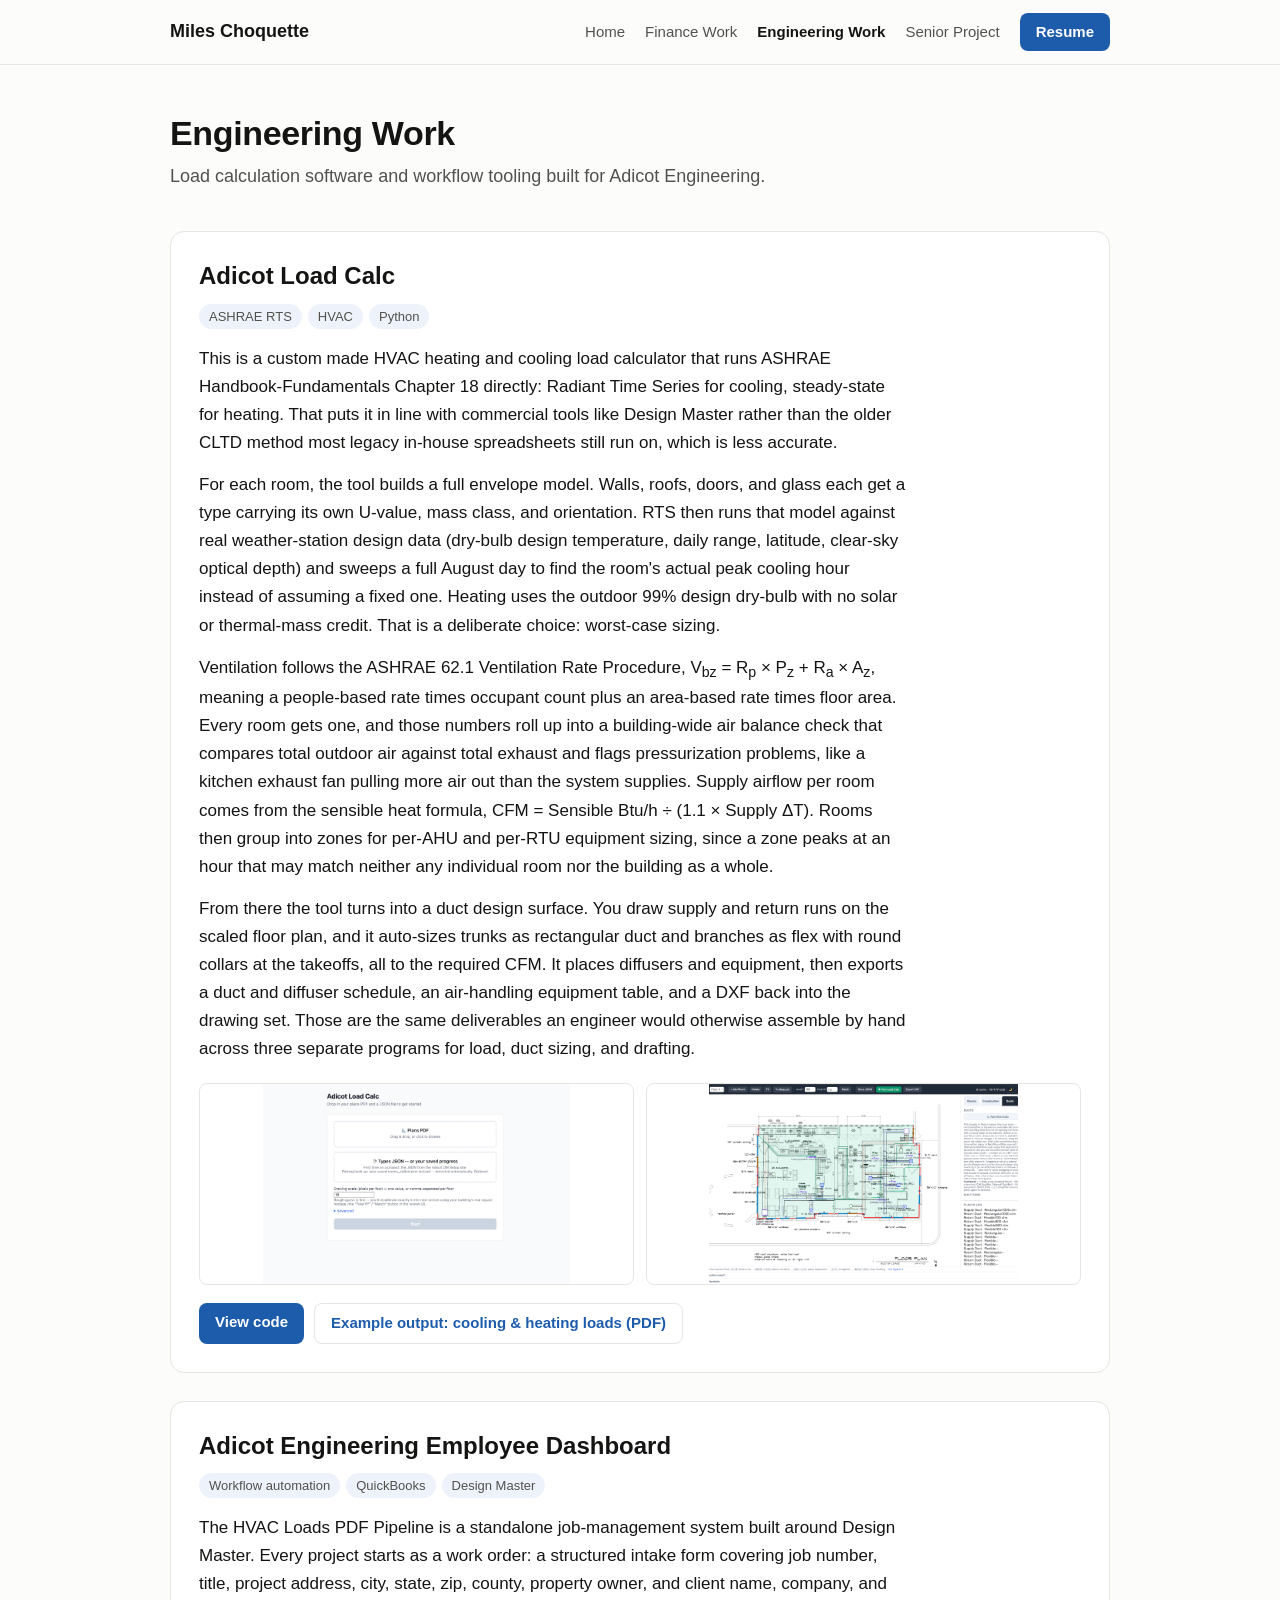
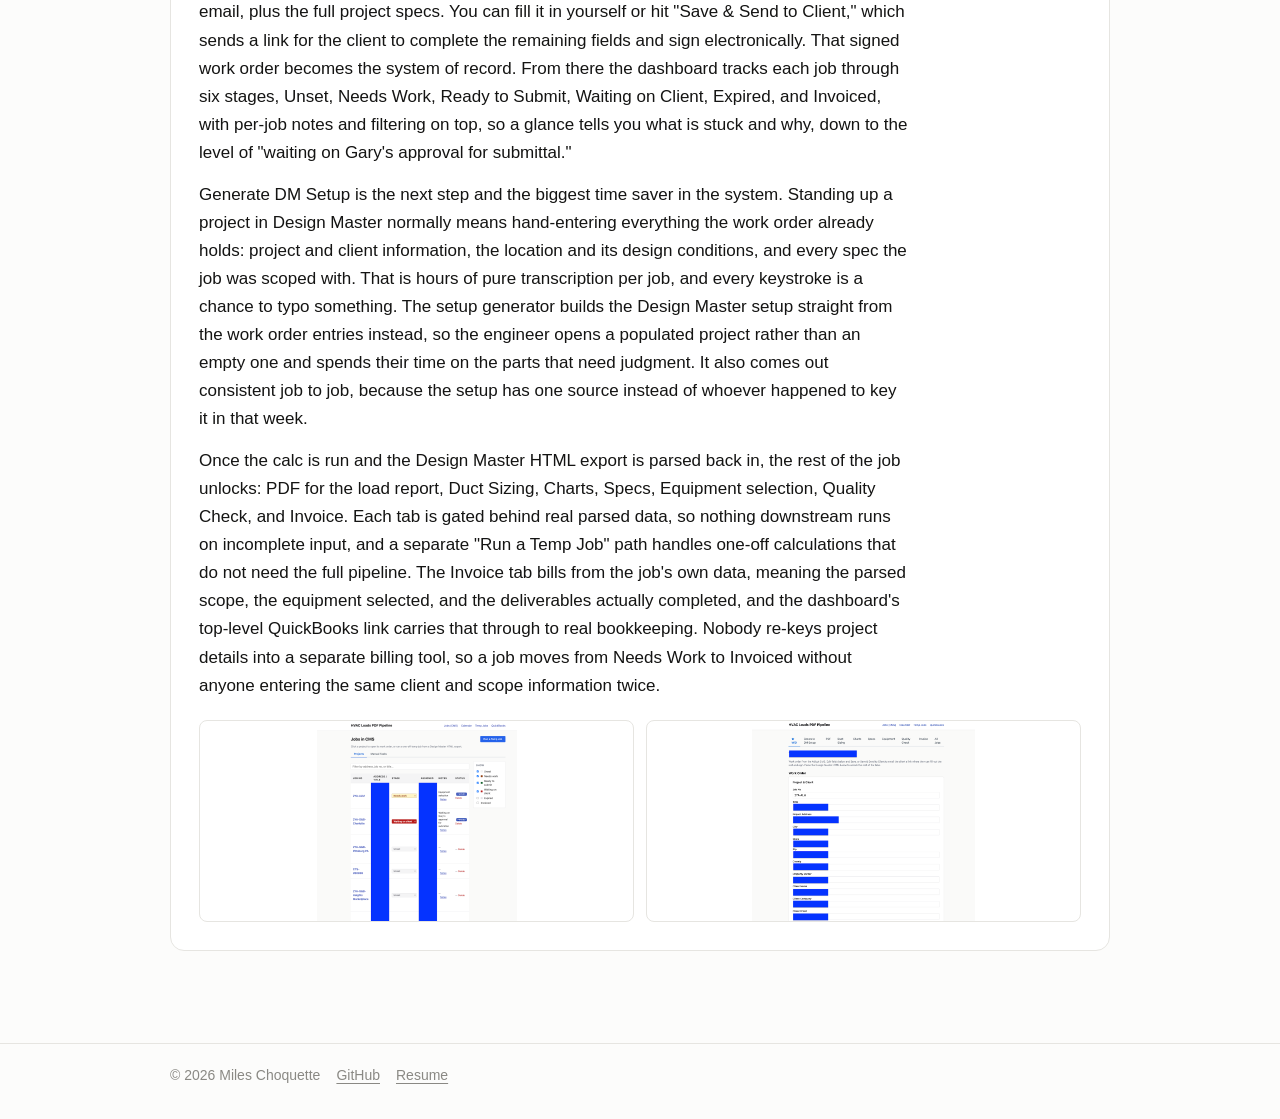
==== engineering.html @ 68f35447 "Personal site: home, finance, engineering, and senior project pages Co-Authored-By: Claude Opus 5.5 " ====
<!doctype html>
<html lang="en">
<head>
  <meta charset="utf-8">
  <meta name="viewport" content="width=device-width, initial-scale=1">
  <title>Engineering Work | Miles Choquette</title>
  <meta name="description" content="Engineering projects by Miles Choquette: ASHRAE RTS load calculation software and an HVAC job-management dashboard.">
  <link rel="stylesheet" href="style.css">
</head>
<body>
<header>
  <div class="wrap">
    <a class="brand" href="index.html">Miles Choquette</a>
    <nav>
      <a href="index.html">Home</a>
      <a href="finance.html">Finance Work</a>
      <a href="engineering.html" aria-current="page">Engineering Work</a>
      <a href="senior-project.html">Senior Project</a>
      <a class="btn" href="https://drive.google.com/file/d/146LsWLVDyXKTQqNLFplRzVCijI4Rd71R/view" target="_blank" rel="noopener">Resume</a>
    </nav>
  </div>
</header>
<main>
  <div class="wrap">
  <h1>Engineering Work</h1>
  <p class="lede">Load calculation software and workflow tooling built for Adicot Engineering.</p>
  <article class="project">
    <h2>Adicot Load Calc</h2>
    <ul class="tags"><li>ASHRAE RTS</li><li>HVAC</li><li>Python</li></ul>
    <p>This is a custom made HVAC heating and cooling load calculator that runs ASHRAE Handbook-Fundamentals Chapter 18 directly: Radiant Time Series for cooling, steady-state for heating. That puts it in line with commercial tools like Design Master rather than the older CLTD method most legacy in-house spreadsheets still run on, which is less accurate.</p>
    <p>For each room, the tool builds a full envelope model. Walls, roofs, doors, and glass each get a type carrying its own U-value, mass class, and orientation. RTS then runs that model against real weather-station design data (dry-bulb design temperature, daily range, latitude, clear-sky optical depth) and sweeps a full August day to find the room's actual peak cooling hour instead of assuming a fixed one. Heating uses the outdoor 99% design dry-bulb with no solar or thermal-mass credit. That is a deliberate choice: worst-case sizing.</p>
    <p>Ventilation follows the ASHRAE 62.1 Ventilation Rate Procedure, V<sub>bz</sub> = R<sub>p</sub> &times; P<sub>z</sub> + R<sub>a</sub> &times; A<sub>z</sub>, meaning a people-based rate times occupant count plus an area-based rate times floor area. Every room gets one, and those numbers roll up into a building-wide air balance check that compares total outdoor air against total exhaust and flags pressurization problems, like a kitchen exhaust fan pulling more air out than the system supplies. Supply airflow per room comes from the sensible heat formula, CFM = Sensible Btu/h &divide; (1.1 &times; Supply &Delta;T). Rooms then group into zones for per-AHU and per-RTU equipment sizing, since a zone peaks at an hour that may match neither any individual room nor the building as a whole.</p>
    <p>From there the tool turns into a duct design surface. You draw supply and return runs on the scaled floor plan, and it auto-sizes trunks as rectangular duct and branches as flex with round collars at the takeoffs, all to the required CFM. It places diffusers and equipment, then exports a duct and diffuser schedule, an air-handling equipment table, and a DXF back into the drawing set. Those are the same deliverables an engineer would otherwise assemble by hand across three separate programs for load, duct sizing, and drafting.</p>
    <div class="gallery">
      <a href="assets/img/engineering-work-1.png" target="_blank"><img src="assets/img/engineering-work-1.png" alt="Adicot Load Calc start screen with plans PDF and types JSON drop zones" loading="lazy"></a>
      <a href="assets/img/engineering-work-2.png" target="_blank"><img src="assets/img/engineering-work-2.png" alt="Duct design surface drawn over a scaled floor plan" loading="lazy"></a>
    </div>
    <div class="links"><a class="btn" href="https://github.com/mileschoquette/hvac-load-calc" target="_blank" rel="noopener">View code</a><a class="btn ghost" href="https://drive.google.com/file/d/1VFeD6eDWkNVl-1t7YhZSSoFzVdA-9-0_/view" target="_blank" rel="noopener">Example output: cooling &amp; heating loads (PDF)</a></div>
  </article>
  <article class="project">
    <h2>Adicot Engineering Employee Dashboard</h2>
    <ul class="tags"><li>Workflow automation</li><li>QuickBooks</li><li>Design Master</li></ul>
    <p>The HVAC Loads PDF Pipeline is a standalone job-management system built around Design Master. Every project starts as a work order: a structured intake form covering job number, title, project address, city, state, zip, county, property owner, and client name, company, and email, plus the full project specs. You can fill it in yourself or hit "Save &amp; Send to Client," which sends a link for the client to complete the remaining fields and sign electronically. That signed work order becomes the system of record. From there the dashboard tracks each job through six stages, Unset, Needs Work, Ready to Submit, Waiting on Client, Expired, and Invoiced, with per-job notes and filtering on top, so a glance tells you what is stuck and why, down to the level of "waiting on Gary's approval for submittal."</p>
    <p>Generate DM Setup is the next step and the biggest time saver in the system. Standing up a project in Design Master normally means hand-entering everything the work order already holds: project and client information, the location and its design conditions, and every spec the job was scoped with. That is hours of pure transcription per job, and every keystroke is a chance to typo something. The setup generator builds the Design Master setup straight from the work order entries instead, so the engineer opens a populated project rather than an empty one and spends their time on the parts that need judgment. It also comes out consistent job to job, because the setup has one source instead of whoever happened to key it in that week.</p>
    <p>Once the calc is run and the Design Master HTML export is parsed back in, the rest of the job unlocks: PDF for the load report, Duct Sizing, Charts, Specs, Equipment selection, Quality Check, and Invoice. Each tab is gated behind real parsed data, so nothing downstream runs on incomplete input, and a separate "Run a Temp Job" path handles one-off calculations that do not need the full pipeline. The Invoice tab bills from the job's own data, meaning the parsed scope, the equipment selected, and the deliverables actually completed, and the dashboard's top-level QuickBooks link carries that through to real bookkeeping. Nobody re-keys project details into a separate billing tool, so a job moves from Needs Work to Invoiced without anyone entering the same client and scope information twice.</p>
    <div class="gallery">
      <a href="assets/img/engineering-work-3.png" target="_blank"><img src="assets/img/engineering-work-3.png" alt="Jobs dashboard listing projects by stage, with client details masked" loading="lazy"></a>
      <a href="assets/img/engineering-work-4.png" target="_blank"><img src="assets/img/engineering-work-4.png" alt="Work order intake form, with client details masked" loading="lazy"></a>
    </div>
  </article>
  </div>
</main>
<footer>
  <div class="wrap">
    <span>&copy; 2026 Miles Choquette</span>
    <a href="https://github.com/mileschoquette" target="_blank" rel="noopener">GitHub</a>
    <a href="https://drive.google.com/file/d/146LsWLVDyXKTQqNLFplRzVCijI4Rd71R/view" target="_blank" rel="noopener">Resume</a>
  </div>
</footer>
</body>
</html>
---- style.css ----
:root {
  --bg: #fcfcfb;
  --surface: #ffffff;
  --ink: #141413;
  --ink-2: #52514e;
  --ink-3: #8a8984;
  --line: #e6e5e1;
  --accent: #1c5cab;
  --accent-ink: #ffffff;
  --tag: #eef3fb;
}
@media (prefers-color-scheme: dark) {
  :root {
    --bg: #141413;
    --surface: #1d1d1b;
    --ink: #f4f3ee;
    --ink-2: #c3c2b7;
    --ink-3: #8a8984;
    --line: #33332f;
    --accent: #6da7ec;
    --accent-ink: #0d1b2e;
    --tag: #1d2a3b;
  }
}

* { box-sizing: border-box; }
html { -webkit-text-size-adjust: 100%; }
body {
  margin: 0;
  background: var(--bg);
  color: var(--ink);
  font: 17px/1.65 -apple-system, BlinkMacSystemFont, "Segoe UI", Roboto, "Helvetica Neue", Arial, sans-serif;
}
a { color: var(--accent); text-underline-offset: 3px; }
img { max-width: 100%; height: auto; display: block; }
.wrap { max-width: 980px; margin: 0 auto; padding: 0 20px; }

/* header */
header { border-bottom: 1px solid var(--line); background: var(--bg); position: sticky; top: 0; z-index: 10; }
header .wrap { display: flex; align-items: center; gap: 24px; min-height: 64px; flex-wrap: wrap; padding-top: 8px; padding-bottom: 8px; }
.brand { font-weight: 700; font-size: 18px; color: var(--ink); text-decoration: none; margin-right: auto; }
nav { display: flex; gap: 20px; flex-wrap: wrap; align-items: center; }
nav a { color: var(--ink-2); text-decoration: none; font-size: 15px; }
nav a:hover, nav a[aria-current="page"] { color: var(--ink); }
nav a[aria-current="page"] { font-weight: 600; }
.btn {
  display: inline-block; padding: 7px 16px; border-radius: 8px; font-size: 15px; font-weight: 600;
  background: var(--accent); color: var(--accent-ink) !important; text-decoration: none;
}
.btn.ghost { background: transparent; color: var(--accent) !important; border: 1px solid var(--line); }

/* page */
main { padding: 48px 0 64px; }
h1 { font-size: 34px; line-height: 1.2; margin: 0 0 8px; letter-spacing: -0.01em; }
h2 { font-size: 24px; line-height: 1.3; margin: 0 0 12px; }
h3 { font-size: 15px; text-transform: uppercase; letter-spacing: 0.06em; color: var(--ink-3); margin: 24px 0 8px; }
.lede { color: var(--ink-2); font-size: 18px; margin: 0 0 40px; }

/* home */
.hero { display: grid; gap: 8px; margin-bottom: 32px; }
.creds { display: flex; flex-wrap: wrap; gap: 8px; margin: 12px 0 0; padding: 0; list-style: none; }
.creds li { background: var(--tag); padding: 4px 12px; border-radius: 999px; font-size: 14px; color: var(--ink-2); }
.bio p { max-width: 70ch; }
.actions { display: flex; gap: 12px; flex-wrap: wrap; margin: 28px 0 48px; }
.grid { display: grid; grid-template-columns: repeat(auto-fit, minmax(260px, 1fr)); gap: 16px; }
.tile { background: var(--surface); border: 1px solid var(--line); border-radius: 12px; padding: 20px; text-decoration: none; color: var(--ink); }
.tile:hover { border-color: var(--accent); }
.tile strong { display: block; margin-bottom: 4px; }
.tile span { color: var(--ink-2); font-size: 15px; }

/* project cards */
.project { background: var(--surface); border: 1px solid var(--line); border-radius: 14px; padding: 28px; margin-bottom: 28px; }
.project p { margin: 0 0 14px; max-width: 75ch; }
.project ul { margin: 0 0 14px; padding-left: 20px; max-width: 75ch; }
.project li { margin-bottom: 4px; }
.project .tags, .tags { display: flex; flex-wrap: wrap; gap: 6px; margin: 0 0 16px; padding: 0; list-style: none; }
.tags li { background: var(--tag); color: var(--ink-2); font-size: 13px; padding: 2px 10px; border-radius: 999px; margin: 0; }
.links { display: flex; flex-wrap: wrap; gap: 10px; margin-top: 18px; }
.gallery { display: grid; grid-template-columns: repeat(auto-fit, minmax(240px, 1fr)); gap: 12px; margin-top: 20px; }
.gallery a { display: block; border: 1px solid var(--line); border-radius: 8px; overflow: hidden; background: #fff; }
.gallery img { width: 100%; height: 200px; object-fit: contain; }
.gallery.wide { grid-template-columns: 1fr; }
.gallery.wide img { height: auto; }
.section-label { margin: 48px 0 16px; }
.new { font-size: 12px; font-weight: 700; color: var(--accent); text-transform: uppercase; letter-spacing: 0.06em; margin-left: 8px; vertical-align: middle; }

footer { border-top: 1px solid var(--line); color: var(--ink-3); font-size: 14px; }
footer .wrap { padding-top: 20px; padding-bottom: 32px; display: flex; gap: 16px; flex-wrap: wrap; }
footer a { color: var(--ink-3); }

@media (max-width: 640px) {
  body { font-size: 16px; }
  h1 { font-size: 28px; }
  main { padding-top: 32px; }
  .project { padding: 20px; }
  header { position: static; }
  header .wrap { gap: 10px 18px; }
}
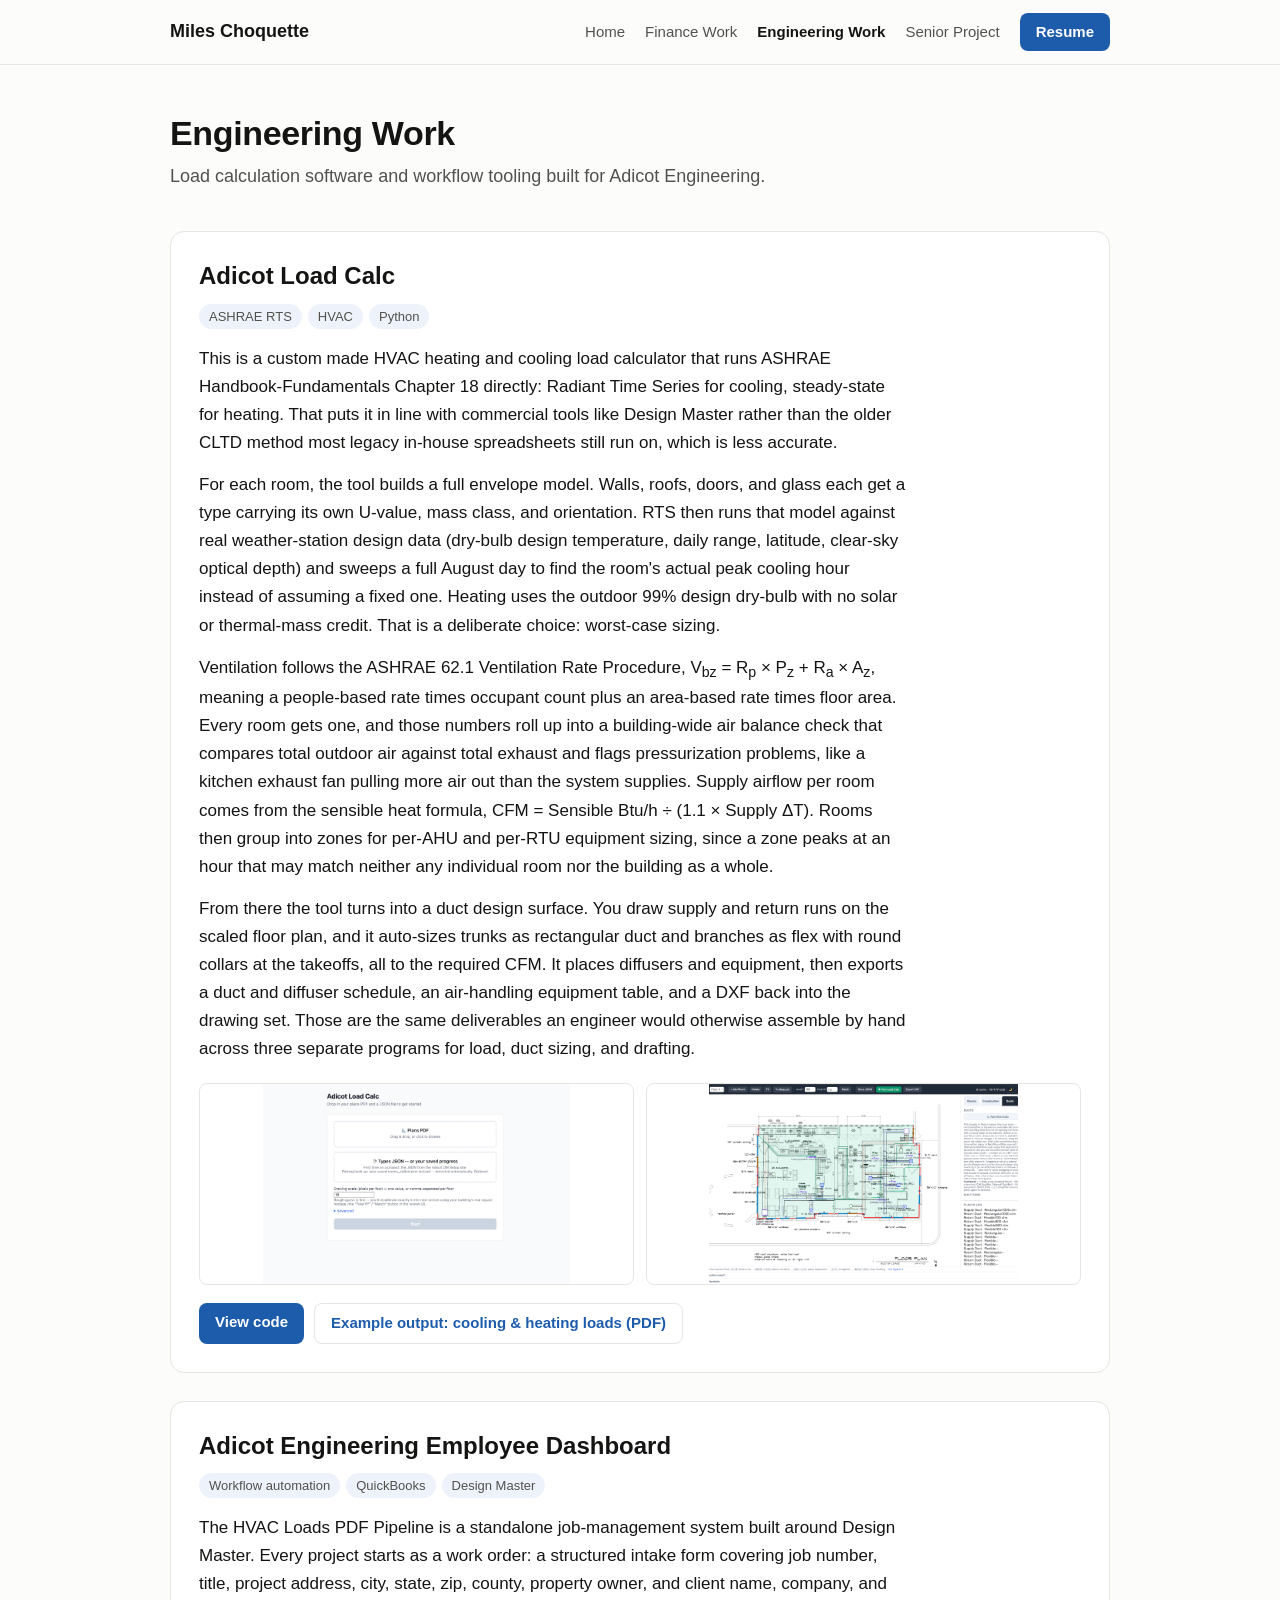
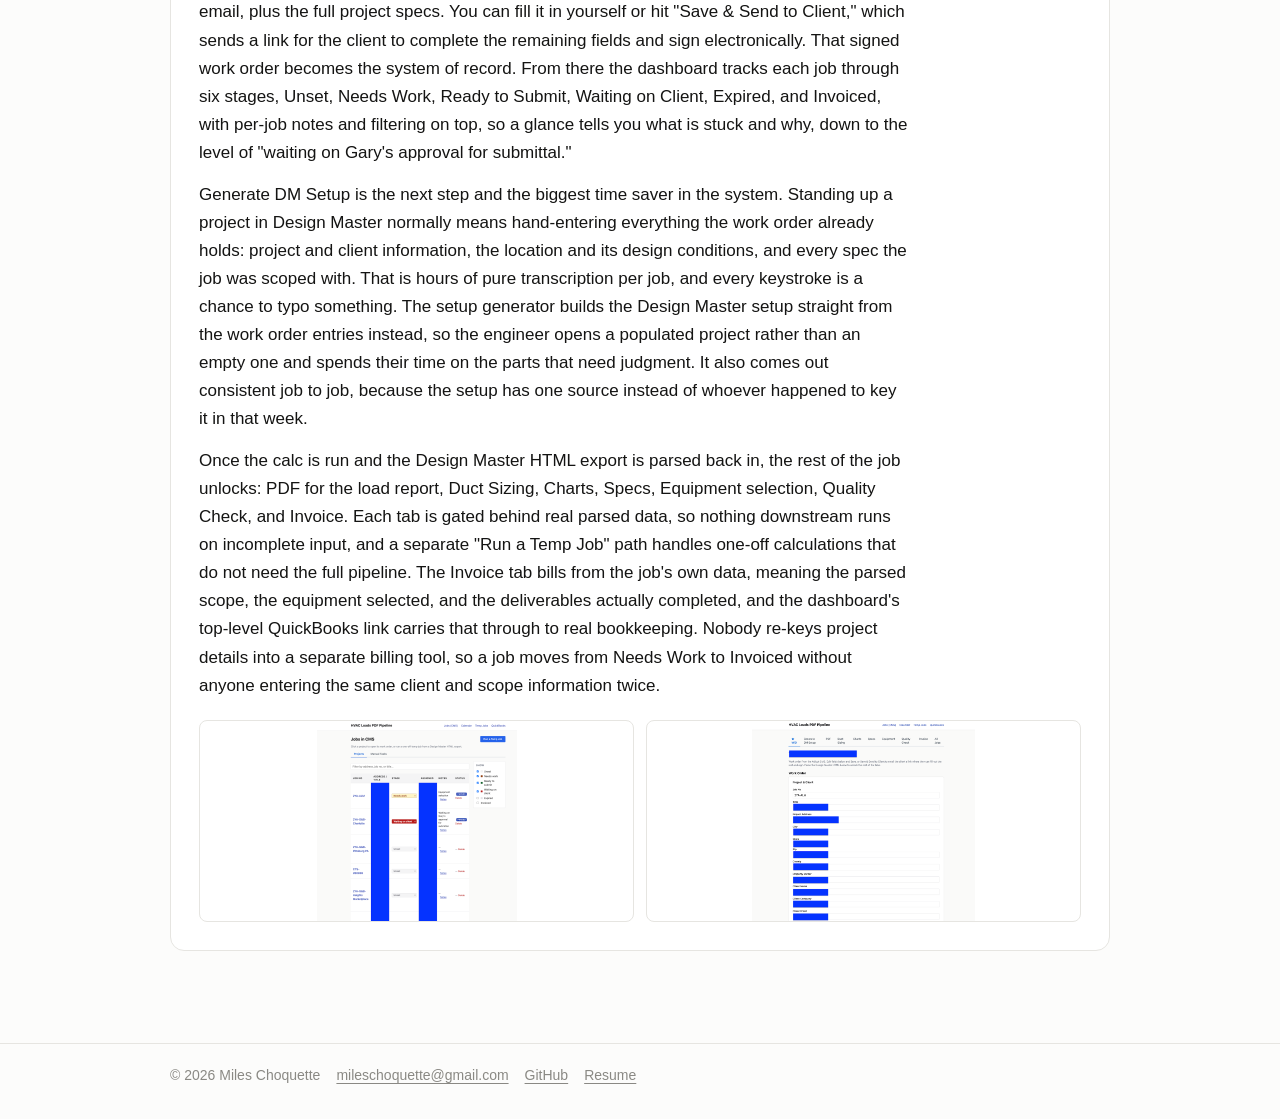
==== commit 4807824a: "Add email contact link Co-Authored-By: Claude Opus 5.5 <noreply@anthropic.com>" ====
--- a/engineering.html
+++ b/engineering.html
@@ -53,6 +53,7 @@
 <footer>
   <div class="wrap">
     <span>&copy; 2026 Miles Choquette</span>
+    <a href="mailto:mileschoquette@gmail.com">mileschoquette@gmail.com</a>
     <a href="https://github.com/mileschoquette" target="_blank" rel="noopener">GitHub</a>
     <a href="https://drive.google.com/file/d/146LsWLVDyXKTQqNLFplRzVCijI4Rd71R/view" target="_blank" rel="noopener">Resume</a>
   </div>
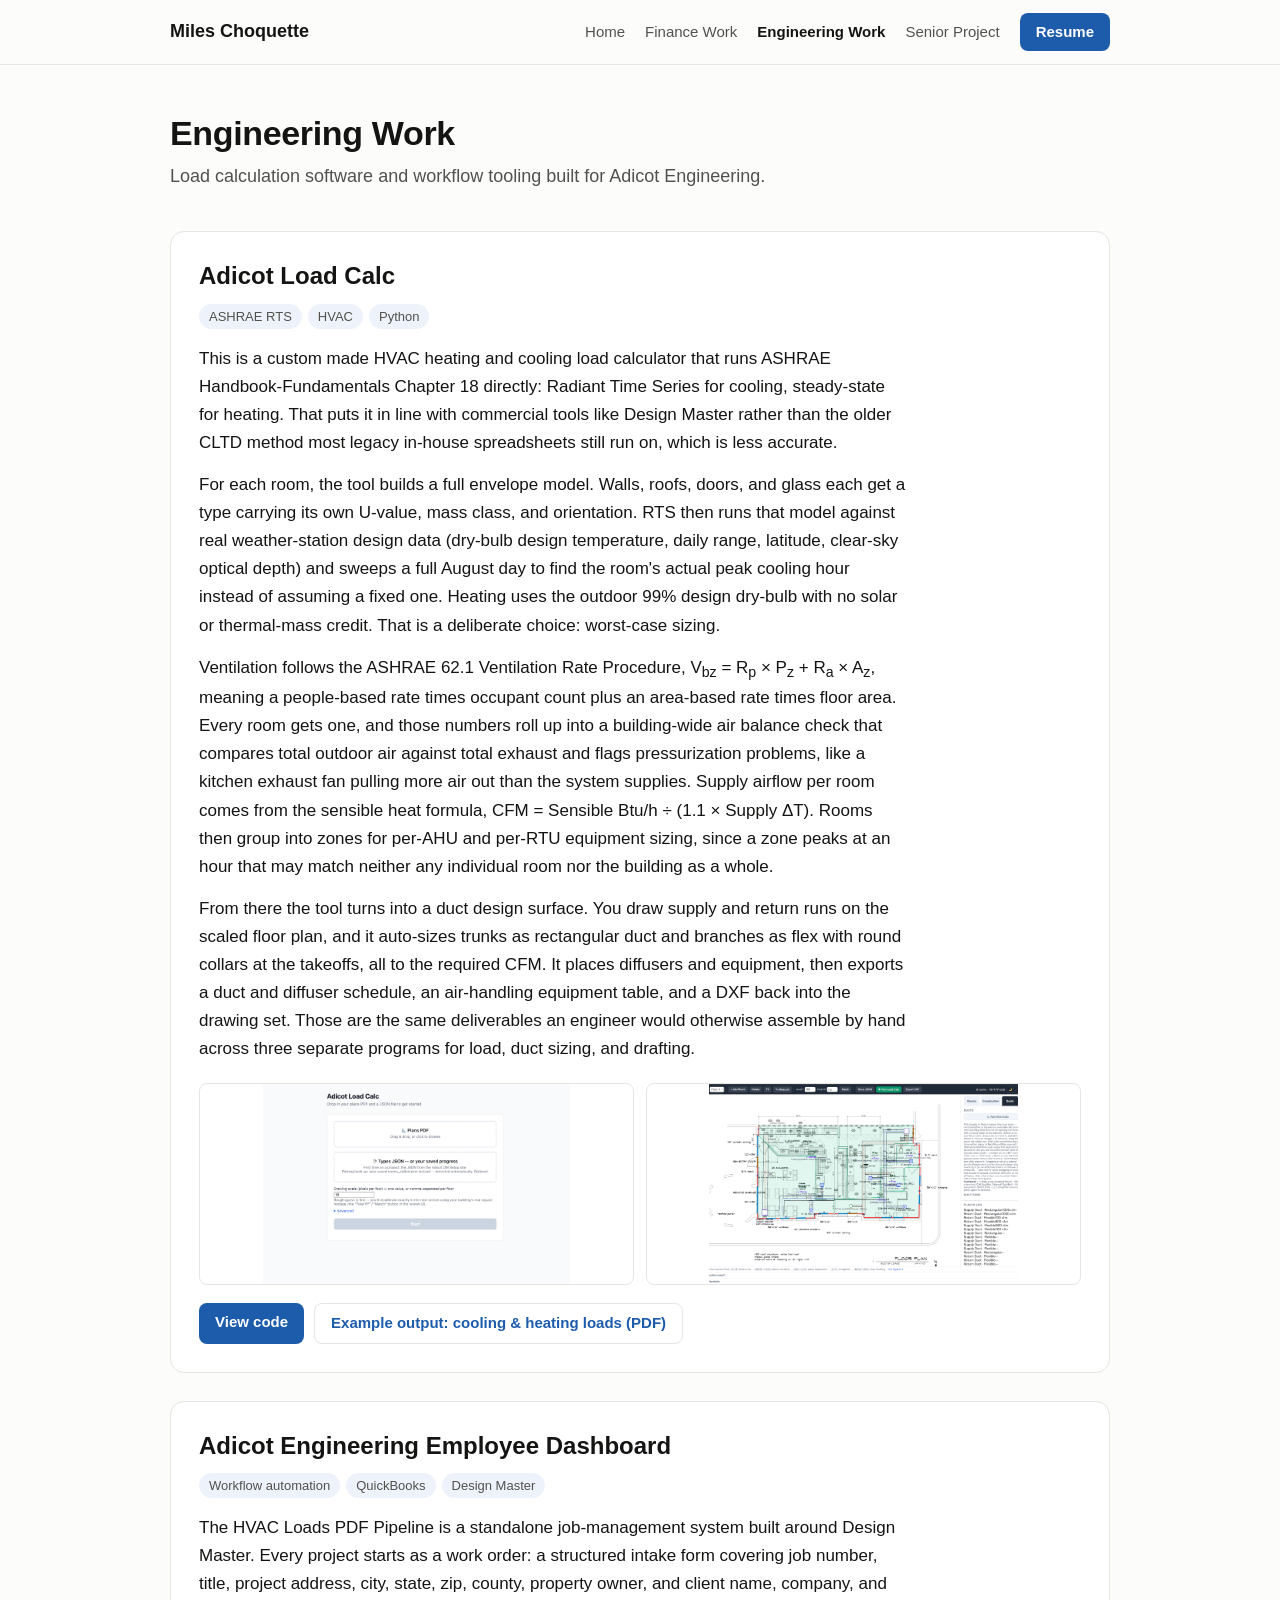
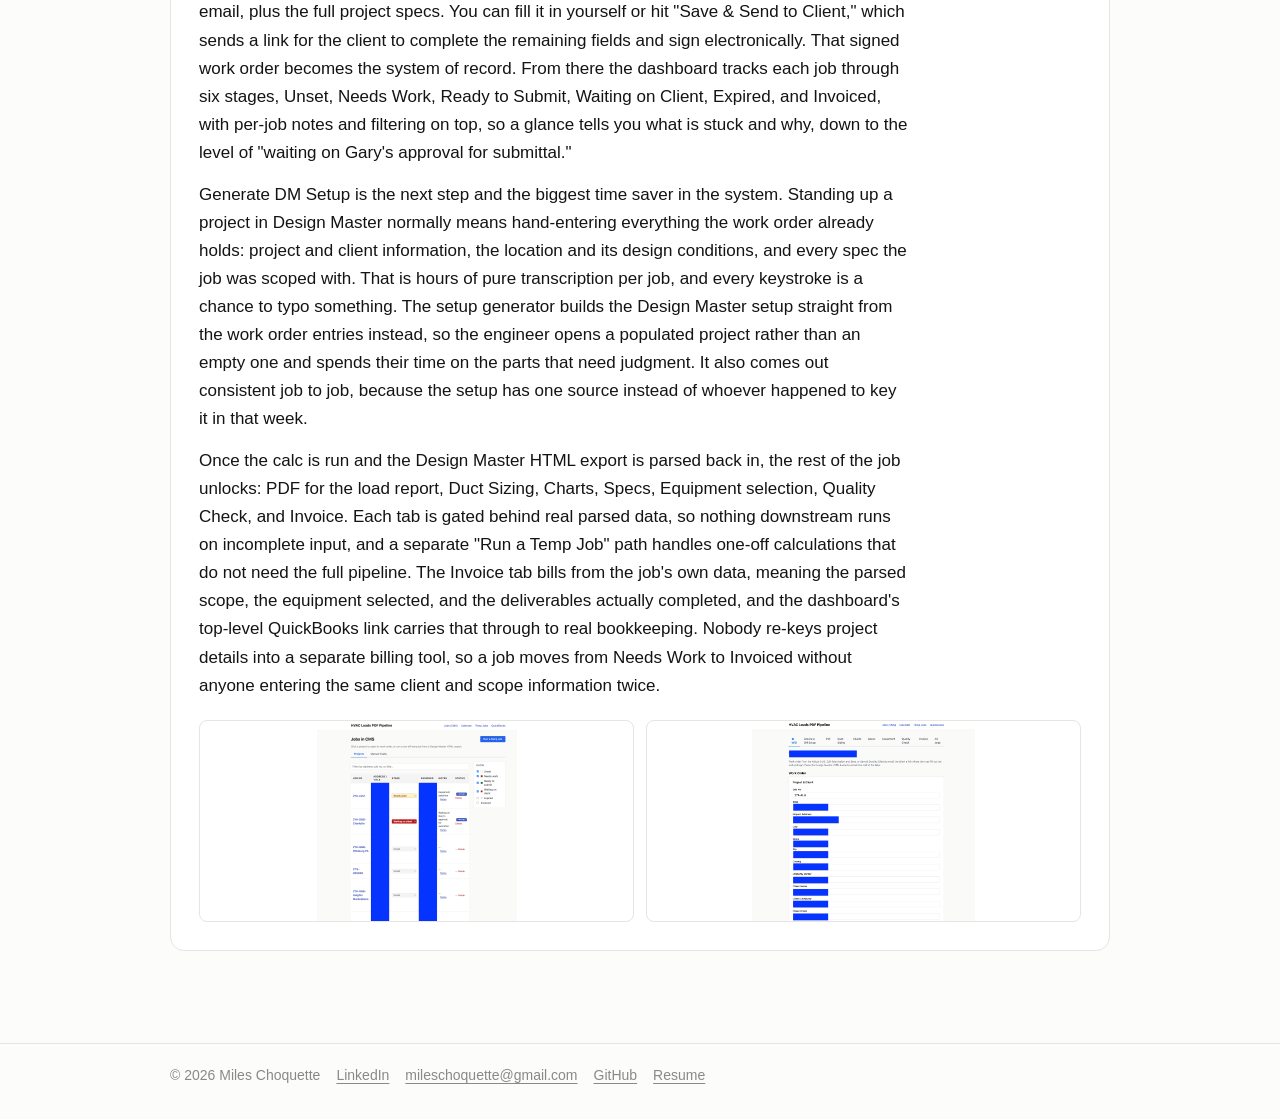
==== commit 35b5ce36: "Add LinkedIn link Co-Authored-By: Claude Opus 5.5 <noreply@anthropic.com>" ====
--- a/engineering.html
+++ b/engineering.html
@@ -53,6 +53,7 @@
 <footer>
   <div class="wrap">
     <span>&copy; 2026 Miles Choquette</span>
+    <a href="https://www.linkedin.com/in/miles-choquette-372b52296" target="_blank" rel="noopener">LinkedIn</a>
     <a href="mailto:mileschoquette@gmail.com">mileschoquette@gmail.com</a>
     <a href="https://github.com/mileschoquette" target="_blank" rel="noopener">GitHub</a>
     <a href="https://drive.google.com/file/d/146LsWLVDyXKTQqNLFplRzVCijI4Rd71R/view" target="_blank" rel="noopener">Resume</a>
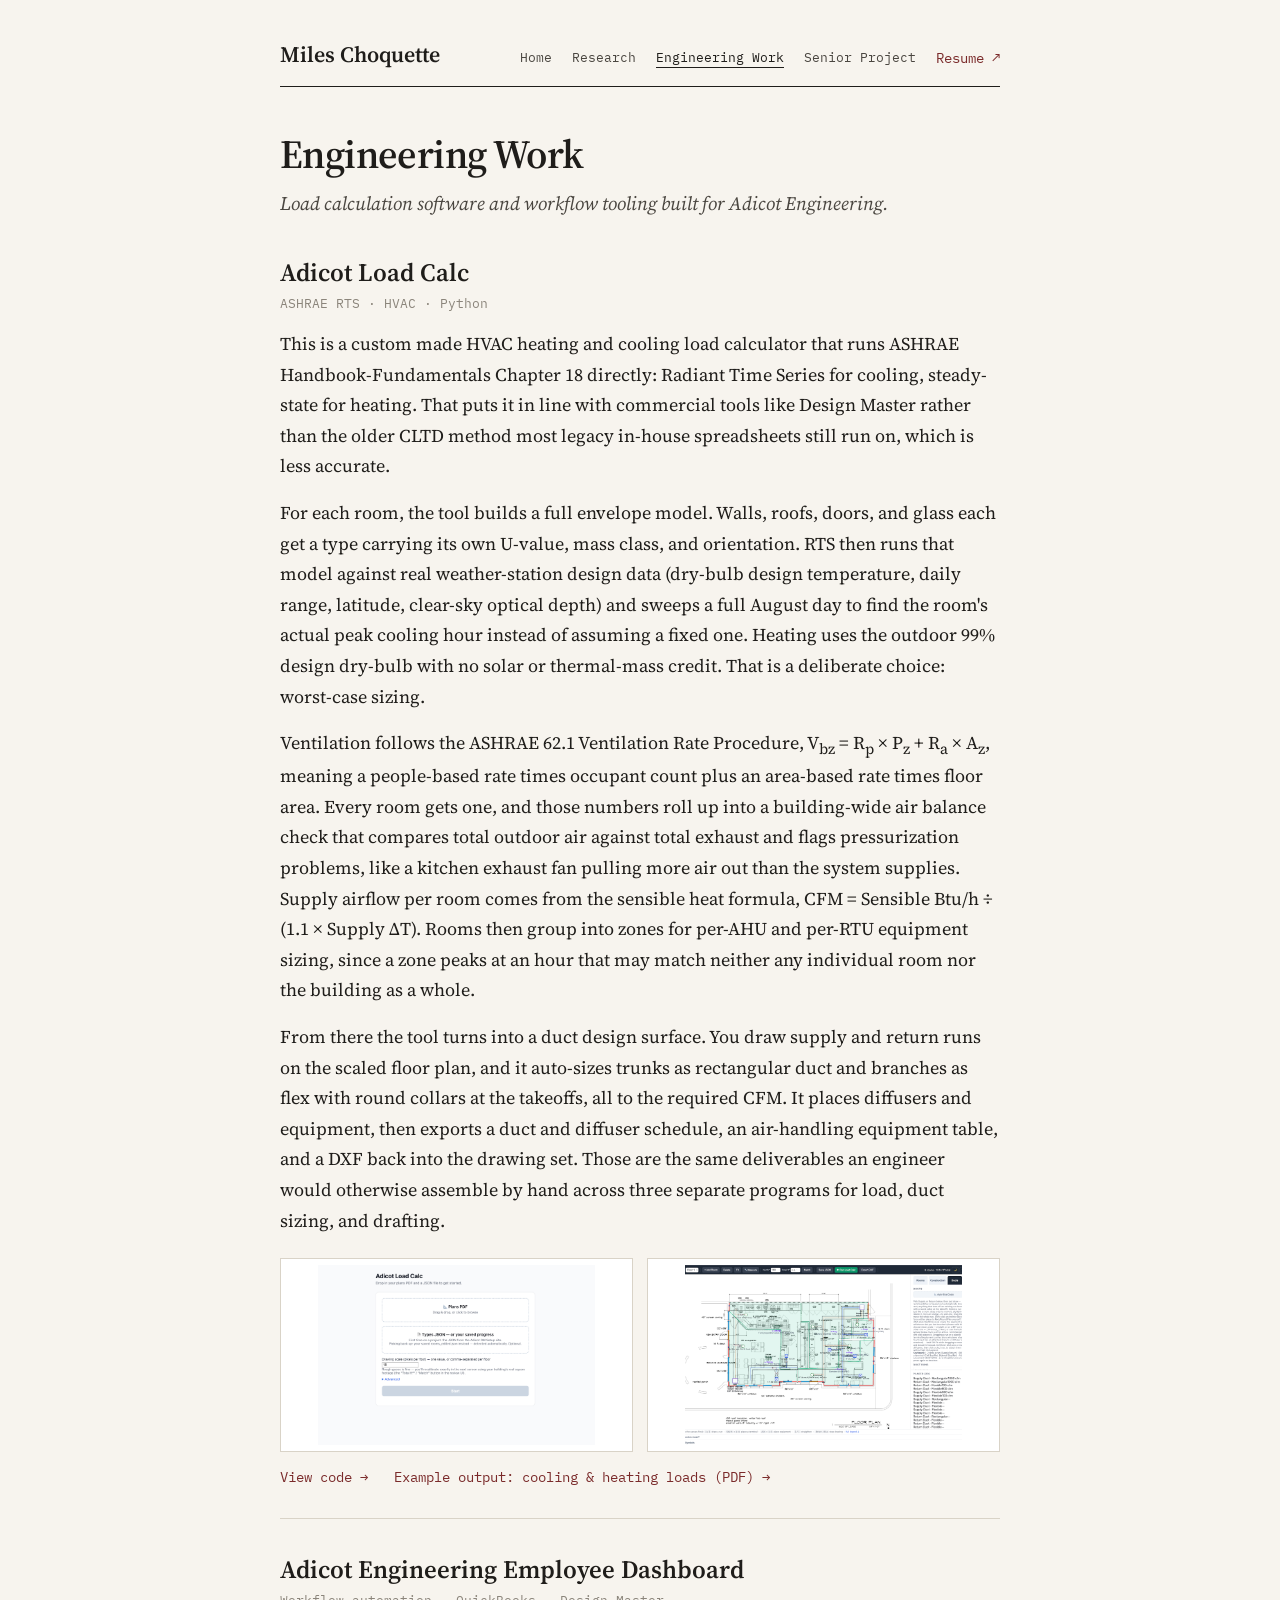
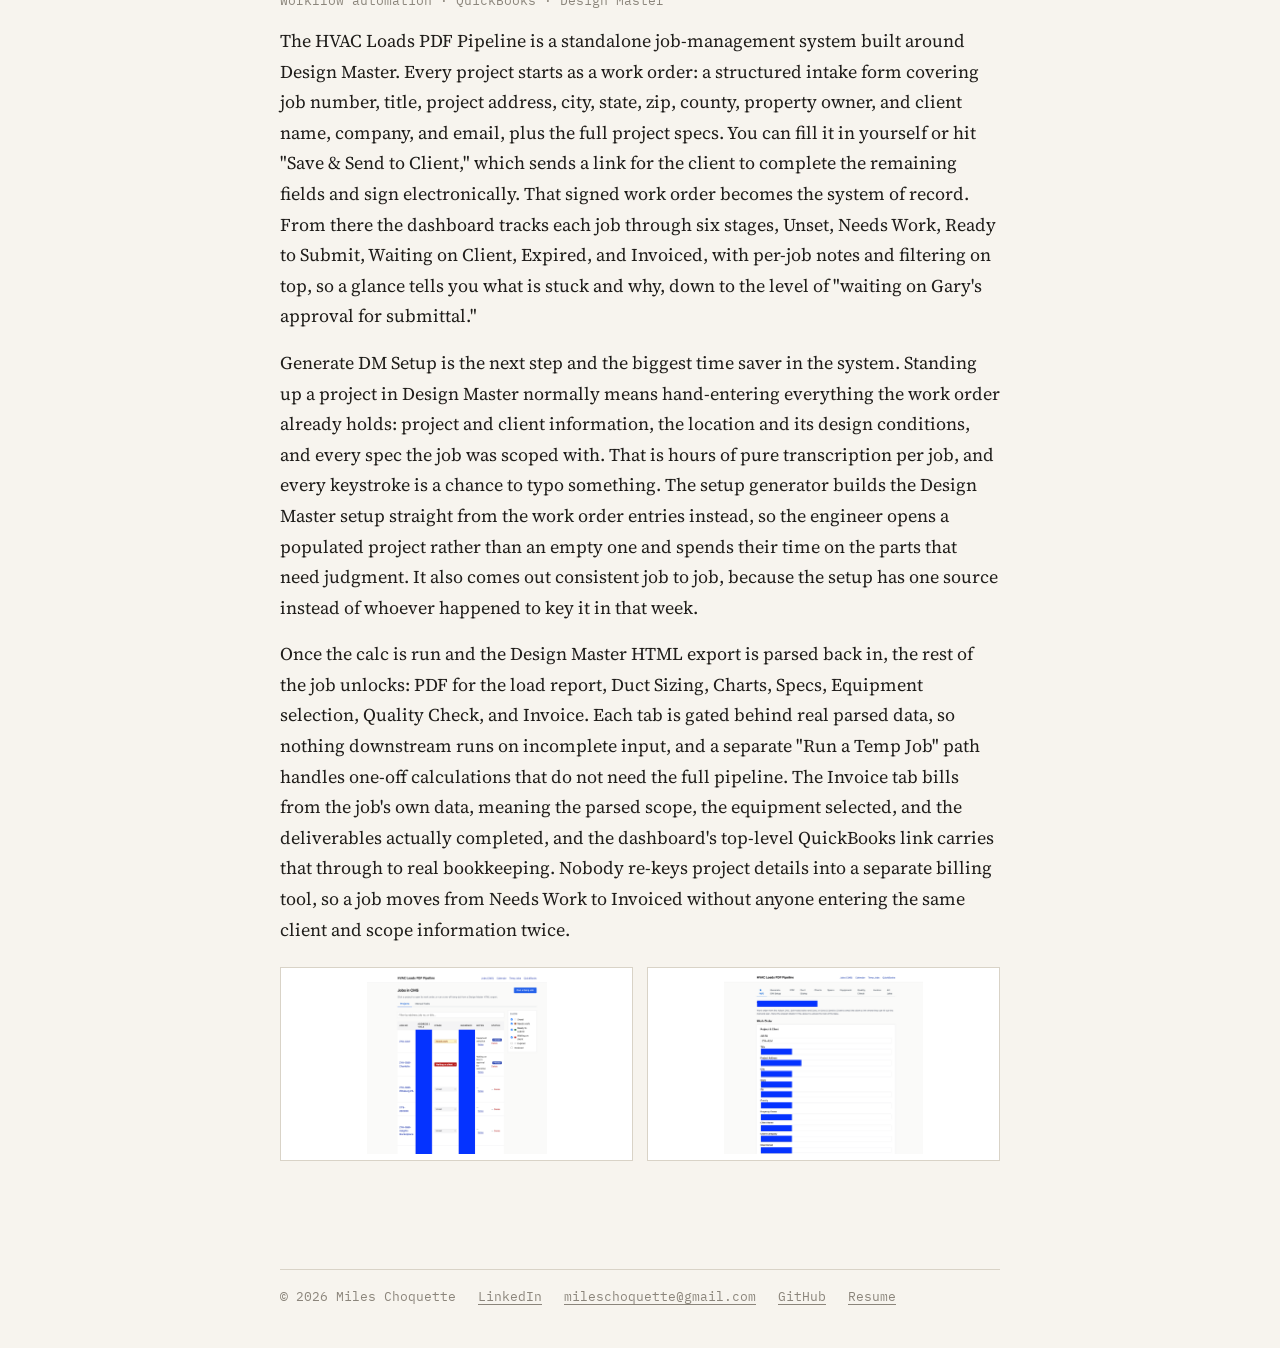
==== commit 3a319107: "Position site for quant roles: research table, toolkit, results lines Co-Authored-By: Claude Opus 5." ====
--- a/engineering.html
+++ b/engineering.html
@@ -13,7 +13,7 @@
     <a class="brand" href="index.html">Miles Choquette</a>
     <nav>
       <a href="index.html">Home</a>
-      <a href="finance.html">Finance Work</a>
+      <a href="finance.html">Research</a>
       <a href="engineering.html" aria-current="page">Engineering Work</a>
       <a href="senior-project.html">Senior Project</a>
       <a class="btn" href="https://drive.google.com/file/d/146LsWLVDyXKTQqNLFplRzVCijI4Rd71R/view" target="_blank" rel="noopener">Resume</a>
--- a/style.css
+++ b/style.css
@@ -1,25 +1,23 @@
+@import url("https://fonts.googleapis.com/css2?family=Source+Serif+4:ital,opsz,wght@0,8..60,400;0,8..60,600;1,8..60,400&family=IBM+Plex+Mono:wght@400;500&display=swap");
+
 :root {
-  --bg: #fcfcfb;
-  --surface: #ffffff;
-  --ink: #141413;
-  --ink-2: #52514e;
-  --ink-3: #8a8984;
-  --line: #e6e5e1;
-  --accent: #1c5cab;
-  --accent-ink: #ffffff;
-  --tag: #eef3fb;
+  --bg: #f7f4ee;
+  --ink: #1f1d1a;
+  --ink-2: #4a4640;
+  --ink-3: #8b857b;
+  --rule: #d9d3c7;
+  --accent: #7a2a2a;
+  --serif: "Source Serif 4", Georgia, "Times New Roman", serif;
+  --mono: "IBM Plex Mono", ui-monospace, Menlo, monospace;
 }
 @media (prefers-color-scheme: dark) {
   :root {
-    --bg: #141413;
-    --surface: #1d1d1b;
-    --ink: #f4f3ee;
-    --ink-2: #c3c2b7;
-    --ink-3: #8a8984;
-    --line: #33332f;
-    --accent: #6da7ec;
-    --accent-ink: #0d1b2e;
-    --tag: #1d2a3b;
+    --bg: #1b1a18;
+    --ink: #ebe6dc;
+    --ink-2: #c4bdb0;
+    --ink-3: #8b857b;
+    --rule: #3a3732;
+    --accent: #d99a8a;
   }
 }
 
@@ -29,70 +27,104 @@
   margin: 0;
   background: var(--bg);
   color: var(--ink);
-  font: 17px/1.65 -apple-system, BlinkMacSystemFont, "Segoe UI", Roboto, "Helvetica Neue", Arial, sans-serif;
+  font: 18px/1.7 var(--serif);
 }
-a { color: var(--accent); text-underline-offset: 3px; }
+a { color: var(--accent); text-decoration: underline; text-decoration-thickness: 1px; text-underline-offset: 3px; }
+a:hover { text-decoration-thickness: 2px; }
 img { max-width: 100%; height: auto; display: block; }
-.wrap { max-width: 980px; margin: 0 auto; padding: 0 20px; }
+.wrap { max-width: 760px; margin: 0 auto; padding: 0 20px; }
 
-/* header */
-header { border-bottom: 1px solid var(--line); background: var(--bg); position: sticky; top: 0; z-index: 10; }
-header .wrap { display: flex; align-items: center; gap: 24px; min-height: 64px; flex-wrap: wrap; padding-top: 8px; padding-bottom: 8px; }
-.brand { font-weight: 700; font-size: 18px; color: var(--ink); text-decoration: none; margin-right: auto; }
-nav { display: flex; gap: 20px; flex-wrap: wrap; align-items: center; }
-nav a { color: var(--ink-2); text-decoration: none; font-size: 15px; }
-nav a:hover, nav a[aria-current="page"] { color: var(--ink); }
-nav a[aria-current="page"] { font-weight: 600; }
-.btn {
-  display: inline-block; padding: 7px 16px; border-radius: 8px; font-size: 15px; font-weight: 600;
-  background: var(--accent); color: var(--accent-ink) !important; text-decoration: none;
-}
-.btn.ghost { background: transparent; color: var(--accent) !important; border: 1px solid var(--line); }
+/* header: plain masthead, not sticky */
+header .wrap { display: flex; align-items: baseline; justify-content: space-between; gap: 8px 28px; flex-wrap: wrap; padding-top: 36px; padding-bottom: 14px; background: linear-gradient(var(--ink), var(--ink)) center bottom / calc(100% - 40px) 1px no-repeat; }
+.brand { font-size: 22px; font-weight: 600; color: var(--ink); text-decoration: none; }
+nav { display: flex; gap: 6px 20px; flex-wrap: wrap; font: 13px/1.4 var(--mono); }
+nav a { color: var(--ink-2); text-decoration: none; }
+nav a:hover { color: var(--accent); }
+nav a[aria-current="page"] { color: var(--ink); text-decoration: underline; text-underline-offset: 5px; }
 
-/* page */
-main { padding: 48px 0 64px; }
-h1 { font-size: 34px; line-height: 1.2; margin: 0 0 8px; letter-spacing: -0.01em; }
-h2 { font-size: 24px; line-height: 1.3; margin: 0 0 12px; }
-h3 { font-size: 15px; text-transform: uppercase; letter-spacing: 0.06em; color: var(--ink-3); margin: 24px 0 8px; }
-.lede { color: var(--ink-2); font-size: 18px; margin: 0 0 40px; }
+/* "buttons" read as text links with an arrow */
+.btn { font: 14px/1.4 var(--mono); color: var(--accent); text-decoration: none; }
+.btn::after { content: " \2192"; }
+.btn:hover { text-decoration: underline; }
+nav .btn { color: var(--accent); }
+nav .btn::after { content: " \2197"; }
+
+main { padding: 44px 0 72px; }
+h1 { font-size: 40px; line-height: 1.15; font-weight: 600; margin: 0 0 10px; letter-spacing: -0.015em; }
+h2 { font-size: 25px; line-height: 1.3; font-weight: 600; margin: 0 0 6px; }
+h3 { font-size: 18px; font-style: italic; font-weight: 400; color: var(--ink-2); margin: 22px 0 6px; }
+p { margin: 0 0 16px; }
+.lede { font-style: italic; color: var(--ink-2); font-size: 19px; margin-bottom: 36px; }
 
 /* home */
-.hero { display: grid; gap: 8px; margin-bottom: 32px; }
-.creds { display: flex; flex-wrap: wrap; gap: 8px; margin: 12px 0 0; padding: 0; list-style: none; }
-.creds li { background: var(--tag); padding: 4px 12px; border-radius: 999px; font-size: 14px; color: var(--ink-2); }
-.bio p { max-width: 70ch; }
-.actions { display: flex; gap: 12px; flex-wrap: wrap; margin: 28px 0 48px; }
-.grid { display: grid; grid-template-columns: repeat(auto-fit, minmax(260px, 1fr)); gap: 16px; }
-.tile { background: var(--surface); border: 1px solid var(--line); border-radius: 12px; padding: 20px; text-decoration: none; color: var(--ink); }
-.tile:hover { border-color: var(--accent); }
-.tile strong { display: block; margin-bottom: 4px; }
-.tile span { color: var(--ink-2); font-size: 15px; }
+.hero { margin-bottom: 26px; }
+.creds { list-style: none; padding: 0; margin: 14px 0 0; font: 14px/1.8 var(--mono); color: var(--ink-2); }
+.actions { display: flex; gap: 8px 26px; flex-wrap: wrap; margin: 22px 0 8px; }
+.grid { border-top: 1px solid var(--rule); }
+.tile { display: block; padding: 18px 0; border-bottom: 1px solid var(--rule); text-decoration: none; color: var(--ink); }
+.tile strong { font-weight: 600; font-size: 20px; }
+.tile strong::after { content: " \2192"; color: var(--accent); }
+.tile span { display: block; color: var(--ink-2); font-size: 16px; }
+.tile:hover strong { color: var(--accent); }
 
-/* project cards */
-.project { background: var(--surface); border: 1px solid var(--line); border-radius: 14px; padding: 28px; margin-bottom: 28px; }
-.project p { margin: 0 0 14px; max-width: 75ch; }
-.project ul { margin: 0 0 14px; padding-left: 20px; max-width: 75ch; }
-.project li { margin-bottom: 4px; }
-.project .tags, .tags { display: flex; flex-wrap: wrap; gap: 6px; margin: 0 0 16px; padding: 0; list-style: none; }
-.tags li { background: var(--tag); color: var(--ink-2); font-size: 13px; padding: 2px 10px; border-radius: 999px; margin: 0; }
-.links { display: flex; flex-wrap: wrap; gap: 10px; margin-top: 18px; }
-.gallery { display: grid; grid-template-columns: repeat(auto-fit, minmax(240px, 1fr)); gap: 12px; margin-top: 20px; }
-.gallery a { display: block; border: 1px solid var(--line); border-radius: 8px; overflow: hidden; background: #fff; }
-.gallery img { width: 100%; height: 200px; object-fit: contain; }
+/* projects: separated by rules, no boxes */
+.project { padding: 34px 0 30px; border-top: 1px solid var(--rule); }
+.project:first-of-type { border-top: 0; padding-top: 0; }
+.project ul { padding-left: 20px; margin: 0 0 16px; }
+.project li { margin-bottom: 6px; }
+.project li::marker { color: var(--ink-3); }
+.project .tags, .tags { list-style: none; padding: 0; margin: 0 0 14px; display: flex; flex-wrap: wrap; font: 13px/1.6 var(--mono); color: var(--ink-3); }
+.tags li { margin: 0; }
+.tags li + li::before { content: "\00b7"; margin: 0 8px; }
+.new { font: 12px var(--mono); color: var(--accent); margin-left: 10px; vertical-align: 3px; font-weight: 400; }
+.links { display: flex; flex-wrap: wrap; gap: 6px 26px; margin-top: 16px; }
+
+.gallery { display: grid; grid-template-columns: repeat(auto-fit, minmax(220px, 1fr)); gap: 14px; margin: 22px 0 6px; }
+.gallery a { display: block; background: #fff; border: 1px solid var(--rule); padding: 6px; }
+.gallery img { width: 100%; height: 180px; object-fit: contain; }
 .gallery.wide { grid-template-columns: 1fr; }
 .gallery.wide img { height: auto; }
-.section-label { margin: 48px 0 16px; }
-.new { font-size: 12px; font-weight: 700; color: var(--accent); text-transform: uppercase; letter-spacing: 0.06em; margin-left: 8px; vertical-align: middle; }
+.section-label { margin: 56px 0 4px; padding-bottom: 8px; font-size: 14px; font-family: var(--mono); font-weight: 500; text-transform: uppercase; letter-spacing: 0.08em; color: var(--ink-3); border-bottom: 1px solid var(--ink); }
+.section-label + .project { border-top: 0; }
 
-footer { border-top: 1px solid var(--line); color: var(--ink-3); font-size: 14px; }
-footer .wrap { padding-top: 20px; padding-bottom: 32px; display: flex; gap: 16px; flex-wrap: wrap; }
+footer .wrap { background: linear-gradient(var(--rule), var(--rule)) center top / calc(100% - 40px) 1px no-repeat; padding-top: 18px; padding-bottom: 40px; display: flex; gap: 6px 22px; flex-wrap: wrap; font: 13px/1.6 var(--mono); color: var(--ink-3); }
 footer a { color: var(--ink-3); }
+footer a:hover { color: var(--accent); }
 
 @media (max-width: 640px) {
-  body { font-size: 16px; }
-  h1 { font-size: 28px; }
+  body { font-size: 17px; }
+  h1 { font-size: 32px; }
+  header .wrap { padding-top: 24px; }
   main { padding-top: 32px; }
-  .project { padding: 20px; }
-  header { position: static; }
-  header .wrap { gap: 10px 18px; }
 }
+
+/* quant positioning */
+body { font-variant-numeric: tabular-nums; }
+.tagline { font: 15px/1.5 var(--mono); color: var(--accent); margin: 0 0 4px; }
+.seeking { margin: 14px 0 0; font-style: italic; color: var(--ink-2); }
+main h2 { margin-top: 52px; }
+main .project h2, main .section-label { margin-top: 0; }
+
+.research { width: 100%; border-collapse: collapse; font-size: 15px; line-height: 1.5; border-top: 1px solid var(--ink); }
+.research th { font: 500 12px/1.4 var(--mono); text-transform: uppercase; letter-spacing: 0.08em; color: var(--ink-3); text-align: left; padding: 10px 14px 8px 0; border-bottom: 1px solid var(--rule); }
+.research td { padding: 12px 14px 12px 0; border-bottom: 1px solid var(--rule); vertical-align: top; }
+.research td:first-child { width: 28%; font-weight: 600; }
+.research td:first-child a { color: var(--ink); text-decoration: none; }
+.research td:first-child a:hover { color: var(--accent); }
+.research td:nth-child(2) { width: 30%; color: var(--ink-2); }
+.research td:last-child { font: 13.5px/1.55 var(--mono); }
+
+.toolkit { display: grid; grid-template-columns: 90px 1fr; gap: 8px 16px; margin: 0; border-top: 1px solid var(--ink); padding-top: 14px; }
+.toolkit dt { font: 500 12px/1.9 var(--mono); text-transform: uppercase; letter-spacing: 0.08em; color: var(--ink-3); }
+.toolkit dd { margin: 0; font-size: 16px; }
+
+.metrics { font: 13.5px/1.6 var(--mono); color: var(--ink); background: rgba(122, 42, 42, 0.06); border-left: 2px solid var(--accent); padding: 8px 12px; margin: 0 0 18px; }
+@media (prefers-color-scheme: dark) { .metrics { background: rgba(217, 154, 138, 0.08); } }
+
+@media (max-width: 640px) {
+  .research thead { display: none; }
+  .research tr { display: block; padding: 12px 0; border-bottom: 1px solid var(--rule); }
+  .research td { display: block; width: auto !important; padding: 2px 0; border: 0; }
+  .toolkit { grid-template-columns: 1fr; gap: 2px; }
+  .toolkit dd { margin-bottom: 10px; }
+}
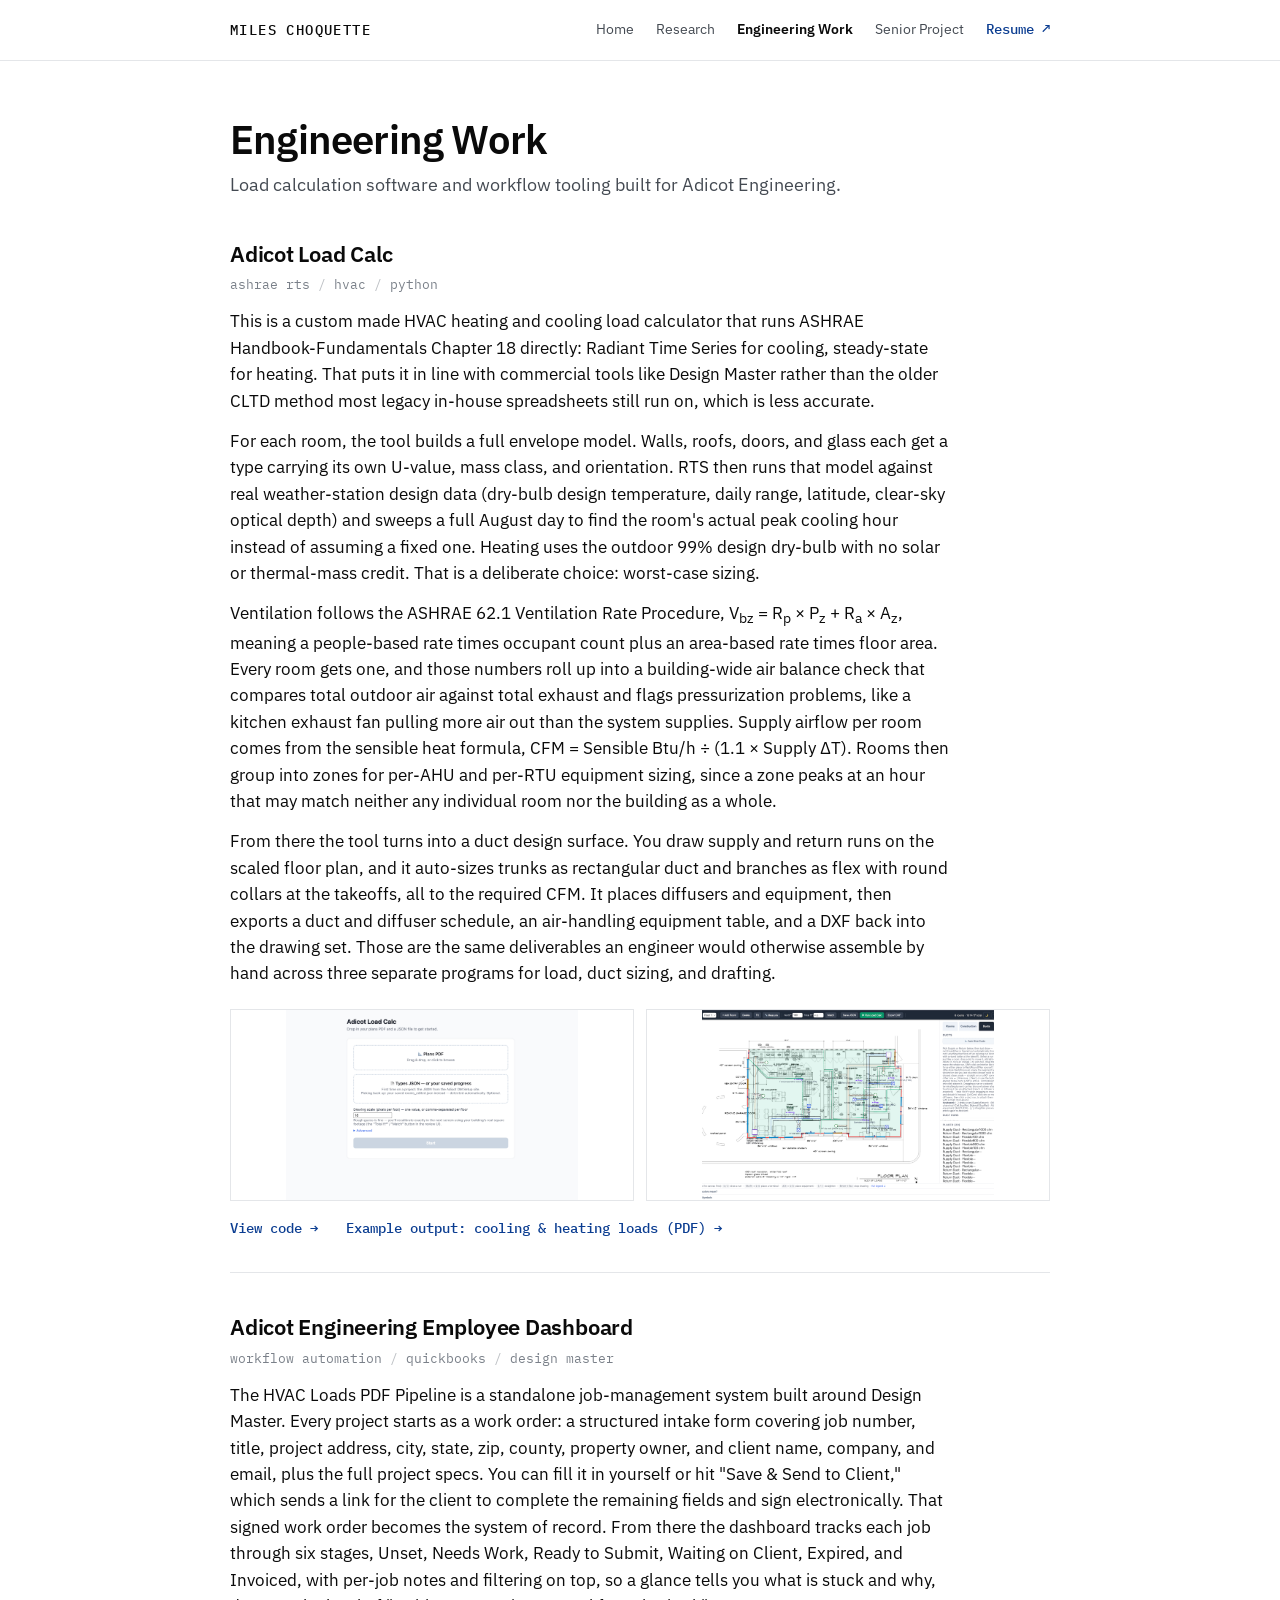
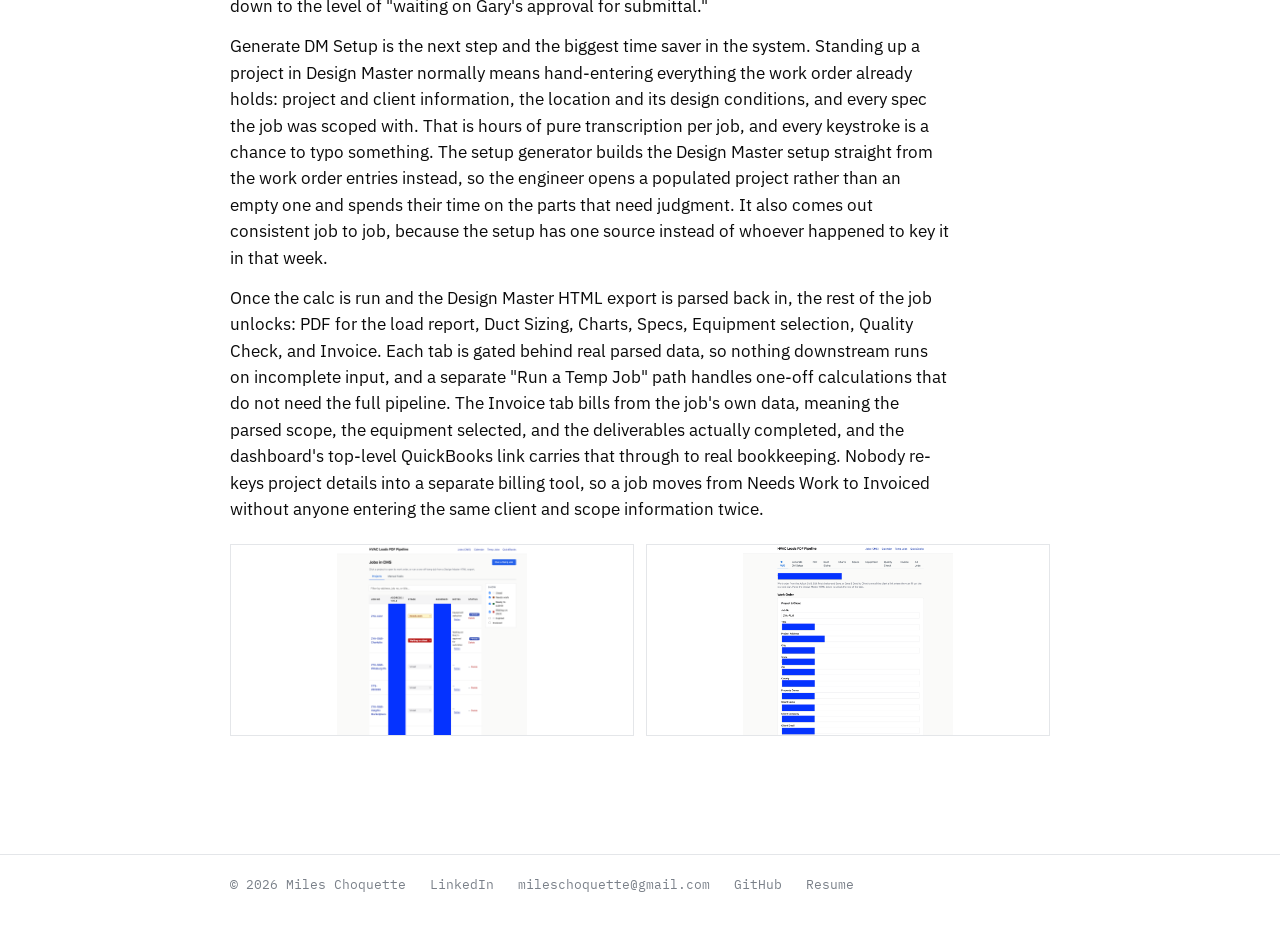
==== commit c90fec54: "Host updated resume PDF on the site and point Resume links to it Co-Authored-By: Claude Opus 5.5 <no" ====
--- a/engineering.html
+++ b/engineering.html
@@ -16,7 +16,7 @@
       <a href="finance.html">Research</a>
       <a href="engineering.html" aria-current="page">Engineering Work</a>
       <a href="senior-project.html">Senior Project</a>
-      <a class="btn" href="https://drive.google.com/file/d/146LsWLVDyXKTQqNLFplRzVCijI4Rd71R/view" target="_blank" rel="noopener">Resume</a>
+      <a class="btn" href="assets/Miles-Choquette-Resume.pdf" target="_blank" rel="noopener">Resume</a>
     </nav>
   </div>
 </header>
@@ -56,7 +56,7 @@
     <a href="https://www.linkedin.com/in/miles-choquette-372b52296" target="_blank" rel="noopener">LinkedIn</a>
     <a href="mailto:mileschoquette@gmail.com">mileschoquette@gmail.com</a>
     <a href="https://github.com/mileschoquette" target="_blank" rel="noopener">GitHub</a>
-    <a href="https://drive.google.com/file/d/146LsWLVDyXKTQqNLFplRzVCijI4Rd71R/view" target="_blank" rel="noopener">Resume</a>
+    <a href="assets/Miles-Choquette-Resume.pdf" target="_blank" rel="noopener">Resume</a>
   </div>
 </footer>
 </body>
--- a/style.css
+++ b/style.css
@@ -1,23 +1,25 @@
-@import url("https://fonts.googleapis.com/css2?family=Source+Serif+4:ital,opsz,wght@0,8..60,400;0,8..60,600;1,8..60,400&family=IBM+Plex+Mono:wght@400;500&display=swap");
+@import url("https://fonts.googleapis.com/css2?family=IBM+Plex+Sans:wght@400;500;600&family=IBM+Plex+Mono:wght@400;500&display=swap");
 
 :root {
-  --bg: #f7f4ee;
-  --ink: #1f1d1a;
-  --ink-2: #4a4640;
-  --ink-3: #8b857b;
-  --rule: #d9d3c7;
-  --accent: #7a2a2a;
-  --serif: "Source Serif 4", Georgia, "Times New Roman", serif;
+  --bg: #ffffff;
+  --ink: #0a0a0a;
+  --ink-2: #444a52;
+  --ink-3: #7a8089;
+  --rule: #e4e6e9;
+  --panel: #f5f6f8;
+  --accent: #0b3d91;
+  --sans: "IBM Plex Sans", "Helvetica Neue", Arial, sans-serif;
   --mono: "IBM Plex Mono", ui-monospace, Menlo, monospace;
 }
 @media (prefers-color-scheme: dark) {
   :root {
-    --bg: #1b1a18;
-    --ink: #ebe6dc;
-    --ink-2: #c4bdb0;
-    --ink-3: #8b857b;
-    --rule: #3a3732;
-    --accent: #d99a8a;
+    --bg: #0b0d10;
+    --ink: #e8eaed;
+    --ink-2: #b4b9c0;
+    --ink-3: #7d838c;
+    --rule: #22262c;
+    --panel: #12161b;
+    --accent: #7aa7ff;
   }
 }
 
@@ -27,101 +29,103 @@
   margin: 0;
   background: var(--bg);
   color: var(--ink);
-  font: 18px/1.7 var(--serif);
+  font: 16.5px/1.6 var(--sans);
+  font-variant-numeric: tabular-nums;
 }
-a { color: var(--accent); text-decoration: underline; text-decoration-thickness: 1px; text-underline-offset: 3px; }
-a:hover { text-decoration-thickness: 2px; }
+a { color: var(--accent); text-decoration: none; }
+a:hover { text-decoration: underline; text-underline-offset: 3px; }
 img { max-width: 100%; height: auto; display: block; }
-.wrap { max-width: 760px; margin: 0 auto; padding: 0 20px; }
+.wrap { max-width: 860px; margin: 0 auto; padding: 0 20px; }
 
-/* header: plain masthead, not sticky */
-header .wrap { display: flex; align-items: baseline; justify-content: space-between; gap: 8px 28px; flex-wrap: wrap; padding-top: 36px; padding-bottom: 14px; background: linear-gradient(var(--ink), var(--ink)) center bottom / calc(100% - 40px) 1px no-repeat; }
-.brand { font-size: 22px; font-weight: 600; color: var(--ink); text-decoration: none; }
-nav { display: flex; gap: 6px 20px; flex-wrap: wrap; font: 13px/1.4 var(--mono); }
-nav a { color: var(--ink-2); text-decoration: none; }
-nav a:hover { color: var(--accent); }
-nav a[aria-current="page"] { color: var(--ink); text-decoration: underline; text-underline-offset: 5px; }
+/* header: full-width bar */
+header { border-bottom: 1px solid var(--rule); }
+header .wrap { display: flex; align-items: center; justify-content: space-between; gap: 8px 28px; flex-wrap: wrap; min-height: 60px; padding-top: 10px; padding-bottom: 10px; }
+.brand { font: 500 14px/1 var(--mono); text-transform: uppercase; letter-spacing: 0.1em; color: var(--ink); }
+.brand:hover { text-decoration: none; }
+nav { display: flex; gap: 6px 22px; flex-wrap: wrap; align-items: center; font: 14px/1.4 var(--sans); }
+nav a { color: var(--ink-2); }
+nav a:hover { color: var(--ink); text-decoration: none; }
+nav a[aria-current="page"] { color: var(--ink); font-weight: 600; }
 
-/* "buttons" read as text links with an arrow */
-.btn { font: 14px/1.4 var(--mono); color: var(--accent); text-decoration: none; }
+/* text links with arrows instead of buttons */
+.btn { font: 500 14px/1.4 var(--mono); color: var(--accent); }
 .btn::after { content: " \2192"; }
-.btn:hover { text-decoration: underline; }
-nav .btn { color: var(--accent); }
 nav .btn::after { content: " \2197"; }
 
-main { padding: 44px 0 72px; }
-h1 { font-size: 40px; line-height: 1.15; font-weight: 600; margin: 0 0 10px; letter-spacing: -0.015em; }
-h2 { font-size: 25px; line-height: 1.3; font-weight: 600; margin: 0 0 6px; }
-h3 { font-size: 18px; font-style: italic; font-weight: 400; color: var(--ink-2); margin: 22px 0 6px; }
-p { margin: 0 0 16px; }
-.lede { font-style: italic; color: var(--ink-2); font-size: 19px; margin-bottom: 36px; }
+main { padding: 56px 0 80px; }
+h1 { font-size: 40px; line-height: 1.1; font-weight: 600; letter-spacing: -0.02em; margin: 0 0 10px; }
+h2 { font-size: 22px; line-height: 1.3; font-weight: 600; letter-spacing: -0.01em; margin: 0 0 6px; }
+main h2 { margin-top: 56px; }
+h3 { font: 500 12px/1.4 var(--mono); text-transform: uppercase; letter-spacing: 0.1em; color: var(--ink-3); margin: 24px 0 8px; }
+p { margin: 0 0 14px; }
+.lede { color: var(--ink-2); font-size: 18px; margin-bottom: 40px; max-width: 62ch; }
 
-/* home */
-.hero { margin-bottom: 26px; }
-.creds { list-style: none; padding: 0; margin: 14px 0 0; font: 14px/1.8 var(--mono); color: var(--ink-2); }
-.actions { display: flex; gap: 8px 26px; flex-wrap: wrap; margin: 22px 0 8px; }
-.grid { border-top: 1px solid var(--rule); }
-.tile { display: block; padding: 18px 0; border-bottom: 1px solid var(--rule); text-decoration: none; color: var(--ink); }
-.tile strong { font-weight: 600; font-size: 20px; }
-.tile strong::after { content: " \2192"; color: var(--accent); }
-.tile span { display: block; color: var(--ink-2); font-size: 16px; }
-.tile:hover strong { color: var(--accent); }
+/* home hero */
+.hero { margin-bottom: 8px; }
+.tagline { font: 500 14px/1.5 var(--mono); color: var(--accent); margin: 0; }
+.creds { list-style: none; padding: 0; margin: 20px 0 0; font: 14px/1.85 var(--mono); color: var(--ink-2); }
+.seeking { margin: 18px 0 0; font-size: 15px; color: var(--ink); }
+.seeking::before { content: ""; display: inline-block; width: 8px; height: 8px; border-radius: 50%; background: #1f9d55; margin-right: 10px; vertical-align: 1px; }
+.actions { display: flex; gap: 8px 28px; flex-wrap: wrap; margin: 24px 0 0; }
+.bio p { max-width: 68ch; color: var(--ink-2); }
 
-/* projects: separated by rules, no boxes */
-.project { padding: 34px 0 30px; border-top: 1px solid var(--rule); }
-.project:first-of-type { border-top: 0; padding-top: 0; }
-.project ul { padding-left: 20px; margin: 0 0 16px; }
-.project li { margin-bottom: 6px; }
-.project li::marker { color: var(--ink-3); }
-.project .tags, .tags { list-style: none; padding: 0; margin: 0 0 14px; display: flex; flex-wrap: wrap; font: 13px/1.6 var(--mono); color: var(--ink-3); }
-.tags li { margin: 0; }
-.tags li + li::before { content: "\00b7"; margin: 0 8px; }
-.new { font: 12px var(--mono); color: var(--accent); margin-left: 10px; vertical-align: 3px; font-weight: 400; }
-.links { display: flex; flex-wrap: wrap; gap: 6px 26px; margin-top: 16px; }
-
-.gallery { display: grid; grid-template-columns: repeat(auto-fit, minmax(220px, 1fr)); gap: 14px; margin: 22px 0 6px; }
-.gallery a { display: block; background: #fff; border: 1px solid var(--rule); padding: 6px; }
-.gallery img { width: 100%; height: 180px; object-fit: contain; }
-.gallery.wide { grid-template-columns: 1fr; }
-.gallery.wide img { height: auto; }
-.section-label { margin: 56px 0 4px; padding-bottom: 8px; font-size: 14px; font-family: var(--mono); font-weight: 500; text-transform: uppercase; letter-spacing: 0.08em; color: var(--ink-3); border-bottom: 1px solid var(--ink); }
-.section-label + .project { border-top: 0; }
-
-footer .wrap { background: linear-gradient(var(--rule), var(--rule)) center top / calc(100% - 40px) 1px no-repeat; padding-top: 18px; padding-bottom: 40px; display: flex; gap: 6px 22px; flex-wrap: wrap; font: 13px/1.6 var(--mono); color: var(--ink-3); }
-footer a { color: var(--ink-3); }
-footer a:hover { color: var(--accent); }
-
-@media (max-width: 640px) {
-  body { font-size: 17px; }
-  h1 { font-size: 32px; }
-  header .wrap { padding-top: 24px; }
-  main { padding-top: 32px; }
-}
-
-/* quant positioning */
-body { font-variant-numeric: tabular-nums; }
-.tagline { font: 15px/1.5 var(--mono); color: var(--accent); margin: 0 0 4px; }
-.seeking { margin: 14px 0 0; font-style: italic; color: var(--ink-2); }
-main h2 { margin-top: 52px; }
-main .project h2, main .section-label { margin-top: 0; }
-
-.research { width: 100%; border-collapse: collapse; font-size: 15px; line-height: 1.5; border-top: 1px solid var(--ink); }
-.research th { font: 500 12px/1.4 var(--mono); text-transform: uppercase; letter-spacing: 0.08em; color: var(--ink-3); text-align: left; padding: 10px 14px 8px 0; border-bottom: 1px solid var(--rule); }
-.research td { padding: 12px 14px 12px 0; border-bottom: 1px solid var(--rule); vertical-align: top; }
-.research td:first-child { width: 28%; font-weight: 600; }
-.research td:first-child a { color: var(--ink); text-decoration: none; }
+/* research table */
+.research { width: 100%; border-collapse: collapse; font-size: 15px; line-height: 1.5; }
+.research th { font: 500 11.5px/1.4 var(--mono); text-transform: uppercase; letter-spacing: 0.1em; color: var(--ink-3); text-align: left; padding: 12px 16px 10px 0; border-bottom: 1px solid var(--ink); }
+.research td { padding: 14px 16px 14px 0; border-bottom: 1px solid var(--rule); vertical-align: top; }
+.research td:first-child { width: 27%; font-weight: 600; }
+.research td:first-child a { color: var(--ink); }
 .research td:first-child a:hover { color: var(--accent); }
 .research td:nth-child(2) { width: 30%; color: var(--ink-2); }
 .research td:last-child { font: 13.5px/1.55 var(--mono); }
+.research tbody tr:hover { background: var(--panel); }
 
-.toolkit { display: grid; grid-template-columns: 90px 1fr; gap: 8px 16px; margin: 0; border-top: 1px solid var(--ink); padding-top: 14px; }
-.toolkit dt { font: 500 12px/1.9 var(--mono); text-transform: uppercase; letter-spacing: 0.08em; color: var(--ink-3); }
-.toolkit dd { margin: 0; font-size: 16px; }
+.toolkit { display: grid; grid-template-columns: 96px 1fr; gap: 10px 20px; margin: 0; padding-top: 14px; border-top: 1px solid var(--ink); }
+.toolkit dt { font: 500 11.5px/1.95 var(--mono); text-transform: uppercase; letter-spacing: 0.1em; color: var(--ink-3); }
+.toolkit dd { margin: 0; }
 
-.metrics { font: 13.5px/1.6 var(--mono); color: var(--ink); background: rgba(122, 42, 42, 0.06); border-left: 2px solid var(--accent); padding: 8px 12px; margin: 0 0 18px; }
-@media (prefers-color-scheme: dark) { .metrics { background: rgba(217, 154, 138, 0.08); } }
+/* section tiles */
+.grid { display: grid; grid-template-columns: repeat(auto-fit, minmax(260px, 1fr)); gap: 0 32px; border-top: 1px solid var(--ink); }
+.tile { display: block; padding: 16px 0; border-bottom: 1px solid var(--rule); color: var(--ink); }
+.tile:hover { text-decoration: none; }
+.tile strong { font-weight: 600; }
+.tile strong::after { content: " \2192"; color: var(--accent); font-family: var(--mono); }
+.tile span { display: block; color: var(--ink-2); font-size: 15px; margin-top: 2px; }
+.tile:hover strong { color: var(--accent); }
+
+/* project write-ups */
+.project { padding: 40px 0 34px; border-top: 1px solid var(--rule); }
+.project:first-of-type { border-top: 0; padding-top: 0; }
+.project h2 { margin-top: 0; }
+.project p, .project ul { max-width: 72ch; }
+.project ul { padding-left: 20px; margin: 0 0 14px; }
+.project li { margin-bottom: 6px; }
+.project li::marker { color: var(--ink-3); }
+.project .tags, .tags { list-style: none; padding: 0; margin: 0 0 14px; display: flex; flex-wrap: wrap; font: 12.5px/1.6 var(--mono); color: var(--ink-3); text-transform: lowercase; }
+.tags li { margin: 0; }
+.tags li + li::before { content: "/"; margin: 0 8px; color: var(--ink-3); opacity: 0.5; }
+.metrics { font: 13.5px/1.6 var(--mono); background: var(--panel); border-left: 2px solid var(--accent); padding: 10px 14px; margin: 0 0 20px; max-width: none !important; }
+.new { font: 500 11px/1 var(--mono); text-transform: uppercase; letter-spacing: 0.1em; color: var(--accent); border: 1px solid var(--accent); padding: 3px 6px; margin-left: 12px; vertical-align: 4px; }
+.links { display: flex; flex-wrap: wrap; gap: 6px 28px; margin-top: 18px; }
+
+.gallery { display: grid; grid-template-columns: repeat(auto-fit, minmax(220px, 1fr)); gap: 12px; margin: 22px 0 4px; }
+.gallery a { display: block; border: 1px solid var(--rule); background: #fff; }
+.gallery a:hover { border-color: var(--accent); }
+.gallery img { width: 100%; height: 190px; object-fit: contain; }
+.gallery.wide { grid-template-columns: 1fr; }
+.gallery.wide img { height: auto; }
+.section-label { margin: 64px 0 0; padding-bottom: 10px; font: 500 12px/1.4 var(--mono); text-transform: uppercase; letter-spacing: 0.1em; color: var(--ink-3); border-bottom: 1px solid var(--ink); }
+.section-label + .project { border-top: 0; }
+
+footer { border-top: 1px solid var(--rule); }
+footer .wrap { padding-top: 20px; padding-bottom: 40px; display: flex; gap: 6px 24px; flex-wrap: wrap; font: 13px/1.6 var(--mono); color: var(--ink-3); }
+footer a { color: var(--ink-3); }
+footer a:hover { color: var(--accent); text-decoration: none; }
 
 @media (max-width: 640px) {
+  body { font-size: 16px; }
+  h1 { font-size: 32px; }
+  main { padding-top: 36px; }
   .research thead { display: none; }
   .research tr { display: block; padding: 12px 0; border-bottom: 1px solid var(--rule); }
   .research td { display: block; width: auto !important; padding: 2px 0; border: 0; }
